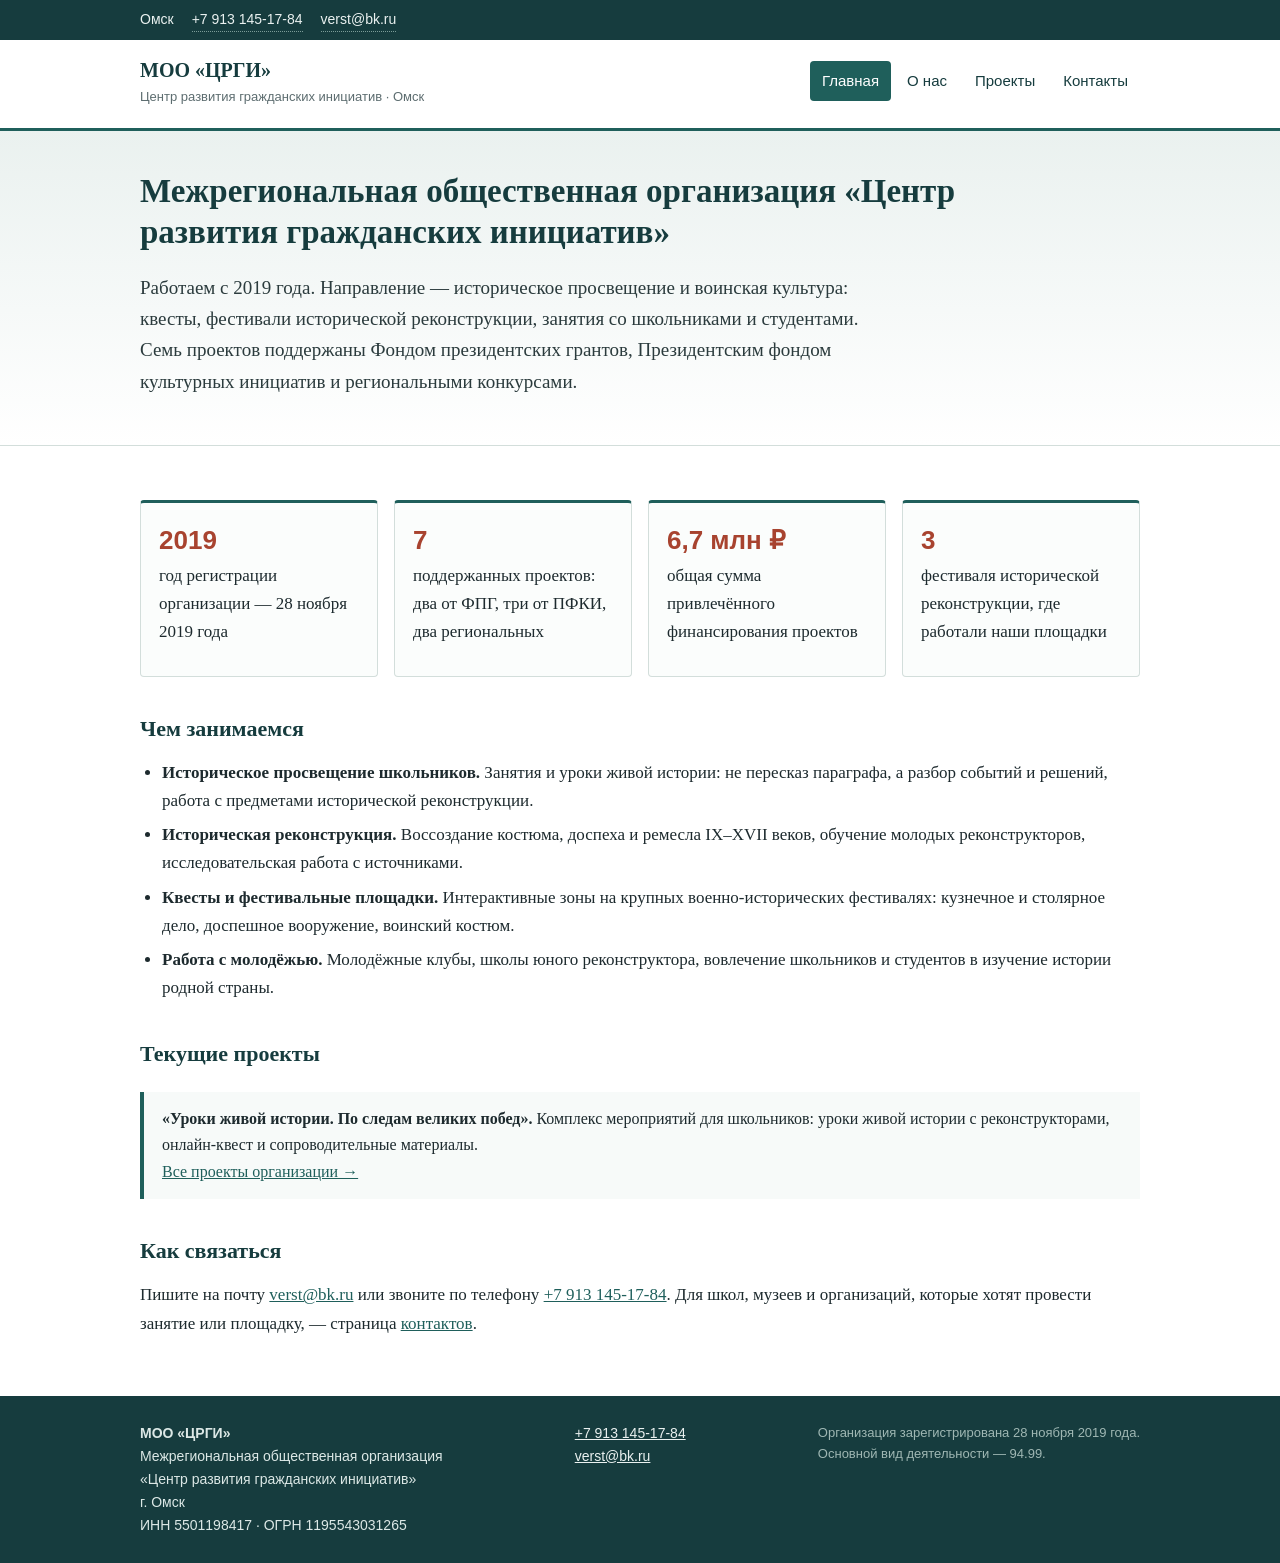
==== index.html @ b80686eb "Сайт МОО «ЦРГИ»: главная, о нас, проекты, контакты" ====
<!DOCTYPE html>
<html lang="ru">
<head>
<meta charset="utf-8">
<meta name="viewport" content="width=device-width, initial-scale=1">
<title>МОО «ЦРГИ» — Межрегиональная общественная организация «Центр развития гражданских инициатив», Омск</title>
<meta name="description" content="Межрегиональная общественная организация «Центр развития гражданских инициатив» (МОО «ЦРГИ»), Омск: историческое просвещение, историческая реконструкция, работа с молодёжью. Семь поддержанных проектов.">
<link rel="stylesheet" href="style.css">
</head>
<body>

<div class="top">
  <div class="wrap">
    <span>Омск</span>
    <a href="tel:+79131451784">+7 913 145-17-84</a>
    <a href="mailto:verst@bk.ru">verst@bk.ru</a>
  </div>
</div>

<header class="site">
  <div class="wrap">
    <div class="brand">
      <div>
        <b>МОО «ЦРГИ»</b>
        <span>Центр развития гражданских инициатив · Омск</span>
      </div>
    </div>
    <nav class="main">
      <ul>
        <li><a href="index.html" aria-current="page">Главная</a></li>
        <li><a href="o-nas.html">О нас</a></li>
        <li><a href="proekty.html">Проекты</a></li>
        <li><a href="kontakty.html">Контакты</a></li>
      </ul>
    </nav>
  </div>
</header>

<main>

<div class="hero">
  <div class="wrap">
    <h1>Межрегиональная общественная организация «Центр развития гражданских инициатив»</h1>
    <p class="lead">Работаем с 2019 года. Направление — историческое просвещение и воинская культура: квесты, фестивали исторической реконструкции, занятия со школьниками и студентами. Семь проектов поддержаны Фондом президентских грантов, Президентским фондом культурных инициатив и региональными конкурсами.</p>
  </div>
</div>

<div class="wrap">

  <div class="cards">
    <div class="card">
      <div class="num">2019</div>
      <p>год регистрации организации — 28 ноября 2019 года</p>
    </div>
    <div class="card">
      <div class="num">7</div>
      <p>поддержанных проектов: два от ФПГ, три от ПФКИ, два региональных</p>
    </div>
    <div class="card">
      <div class="num">6,7 млн ₽</div>
      <p>общая сумма привлечённого финансирования проектов</p>
    </div>
    <div class="card">
      <div class="num">3</div>
      <p>фестиваля исторической реконструкции, где работали наши площадки</p>
    </div>
  </div>

  <h2>Чем занимаемся</h2>
  <ul>
    <li><b>Историческое просвещение школьников.</b> Занятия и уроки живой истории: не пересказ параграфа, а разбор событий и решений, работа с предметами исторической реконструкции.</li>
    <li><b>Историческая реконструкция.</b> Воссоздание костюма, доспеха и ремесла IX–XVII веков, обучение молодых реконструкторов, исследовательская работа с источниками.</li>
    <li><b>Квесты и фестивальные площадки.</b> Интерактивные зоны на крупных военно-исторических фестивалях: кузнечное и столярное дело, доспешное вооружение, воинский костюм.</li>
    <li><b>Работа с молодёжью.</b> Молодёжные клубы, школы юного реконструктора, вовлечение школьников и студентов в изучение истории родной страны.</li>
  </ul>

  <h2>Текущие проекты</h2>
  <div class="note">
    <b>«Уроки живой истории. По следам великих побед».</b> Комплекс мероприятий для школьников: уроки живой истории с реконструкторами, онлайн-квест и сопроводительные материалы.
    <br><a href="proekty.html">Все проекты организации →</a>
  </div>

  <h2>Как связаться</h2>
  <p>Пишите на почту <a href="mailto:verst@bk.ru">verst@bk.ru</a> или звоните по телефону <a href="tel:+79131451784">+7 913 145-17-84</a>. Для школ, музеев и организаций, которые хотят провести занятие или площадку, — страница <a href="kontakty.html">контактов</a>.</p>

</div>

</main>

<footer class="site">
  <div class="wrap">
    <div>
      <b>МОО «ЦРГИ»</b><br>
      Межрегиональная общественная организация<br>
      «Центр развития гражданских инициатив»<br>
      г. Омск<br>
      ИНН 5501198417 · ОГРН 1195543031265
    </div>
    <div>
      <a href="tel:+79131451784">+7 913 145-17-84</a><br>
      <a href="mailto:verst@bk.ru">verst@bk.ru</a>
    </div>
    <div class="small">
      Организация зарегистрирована 28 ноября 2019 года.<br>
      Основной вид деятельности — 94.99.
    </div>
  </div>
</footer>

</body>
</html>
---- style.css ----
/* МОО «ЦРГИ» — сайт организации. Без внешних библиотек и шрифтов. */

:root {
  --ink: #1d2a2e;
  --muted: #5d6d70;
  --paper: #ffffff;
  --sand: #f2f6f5;
  --line: #d3dedb;
  --accent: #1f5f5b;
  --accent-dark: #163c3e;
  --mark: #a8432f;
}

* { box-sizing: border-box; }

html { scroll-behavior: smooth; }

body {
  margin: 0;
  font-family: "PT Serif", Georgia, "Times New Roman", serif;
  font-size: 17px;
  line-height: 1.65;
  color: var(--ink);
  background: var(--sand);
}

img { max-width: 100%; height: auto; display: block; }

a { color: var(--accent); }

.wrap { max-width: 1040px; margin: 0 auto; padding: 0 20px; }

/* шапка */
.top {
  background: var(--accent-dark);
  color: #eaf1f0;
  font-family: "Segoe UI", Tahoma, sans-serif;
  font-size: 14px;
}
.top .wrap { display: flex; flex-wrap: wrap; gap: 6px 18px; padding: 8px 20px; }
.top a { color: #eaf1f0; text-decoration: none; border-bottom: 1px dotted #7c9c98; }

header.site {
  background: var(--paper);
  border-bottom: 3px solid var(--accent);
}
header.site .wrap {
  display: flex;
  align-items: center;
  justify-content: space-between;
  gap: 20px;
  padding: 18px 20px;
  flex-wrap: wrap;
}
.brand b {
  display: block; font-size: 20px; line-height: 1.2; color: var(--accent-dark);
}
.brand span { font-family: "Segoe UI", Tahoma, sans-serif; font-size: 13px; color: var(--muted); }

nav.main { font-family: "Segoe UI", Tahoma, sans-serif; }
nav.main ul { list-style: none; display: flex; flex-wrap: wrap; gap: 4px; margin: 0; padding: 0; }
nav.main a {
  display: block; padding: 8px 12px; text-decoration: none;
  color: var(--accent-dark); border-radius: 4px; font-size: 15px;
}
nav.main a:hover { background: var(--sand); }
nav.main a[aria-current="page"] { background: var(--accent); color: #fff; }

/* содержимое */
main { background: var(--paper); }
main .wrap { padding: 34px 20px 44px; }

h1 { font-size: 30px; line-height: 1.25; margin: 0 0 18px; color: var(--accent-dark); }
h2 { font-size: 22px; margin: 34px 0 12px; color: var(--accent-dark); }
h3 { font-size: 19px; margin: 24px 0 8px; }
p { margin: 0 0 14px; }
ul, ol { margin: 0 0 16px; padding-left: 22px; }
li { margin-bottom: 6px; }
.lead { font-size: 19px; color: #2b3b3d; }

/* первый экран */
.hero {
  background: linear-gradient(180deg, #eaf1ef 0%, #ffffff 100%);
  border-bottom: 1px solid var(--line);
}
.hero .wrap { padding: 40px 20px 34px; }
.hero h1 { font-size: 33px; max-width: 820px; }
.hero p { max-width: 760px; font-size: 19px; color: #2b3b3d; }

/* карточки */
.cards { display: grid; grid-template-columns: repeat(auto-fit, minmax(230px, 1fr)); gap: 16px; margin: 20px 0 8px; }
.card {
  border: 1px solid var(--line);
  border-top: 3px solid var(--accent);
  border-radius: 4px;
  padding: 16px 18px;
  background: #fbfdfc;
}
.card h3 { margin-top: 0; }
.card .num { font-family: "Segoe UI", Tahoma, sans-serif; font-size: 26px; color: var(--mark); font-weight: 700; }

/* таблица фактов */
.facts { width: 100%; border-collapse: collapse; margin: 16px 0 22px; font-size: 16px; }
.facts th, .facts td { text-align: left; padding: 9px 10px; border-bottom: 1px solid var(--line); vertical-align: top; }
.facts th { width: 320px; font-weight: 600; color: var(--accent-dark); background: #f7faf9; }

/* таблица проектов */
.projects { width: 100%; border-collapse: collapse; margin: 16px 0 22px; font-size: 15.5px; }
.projects th, .projects td { text-align: left; padding: 9px 10px; border-bottom: 1px solid var(--line); vertical-align: top; }
.projects th { font-family: "Segoe UI", Tahoma, sans-serif; font-size: 13px; color: var(--muted); text-transform: none; background: #f7faf9; }
.projects td.num, .projects th.num { text-align: right; white-space: nowrap; }
.projects tr:last-child td { font-weight: 600; border-top: 2px solid var(--accent); }

/* проекты */
.project { border-top: 1px solid var(--line); padding-top: 18px; margin-top: 26px; }
.project .meta { font-family: "Segoe UI", Tahoma, sans-serif; font-size: 14px; color: var(--muted); margin-bottom: 8px; }
.project h3 { margin: 0 0 6px; }

/* ссылки-списки */
.links { list-style: none; padding: 0; }
.links li { padding: 10px 0; border-bottom: 1px solid var(--line); }
.links a { text-decoration: none; }
.links a:hover { text-decoration: underline; }

/* выделение */
.note {
  background: #f7faf9;
  border-left: 4px solid var(--accent);
  padding: 14px 18px;
  margin: 20px 0;
  font-size: 16px;
}

/* подвал */
footer.site {
  background: var(--accent-dark);
  color: #dce8e6;
  font-family: "Segoe UI", Tahoma, sans-serif;
  font-size: 14px;
}
footer.site .wrap { padding: 26px 20px; display: flex; flex-wrap: wrap; gap: 18px; justify-content: space-between; }
footer.site a { color: #eaf1f0; }
footer.site .small { color: #9fb7b3; font-size: 13px; }

@media (max-width: 700px) {
  body { font-size: 16px; }
  h1 { font-size: 25px; }
  .hero h1 { font-size: 27px; }
  .facts th { width: auto; display: block; border-bottom: none; padding-bottom: 2px; }
  .facts td { display: block; padding-top: 0; }
  .projects th, .projects td { font-size: 14px; padding: 7px 6px; }
}
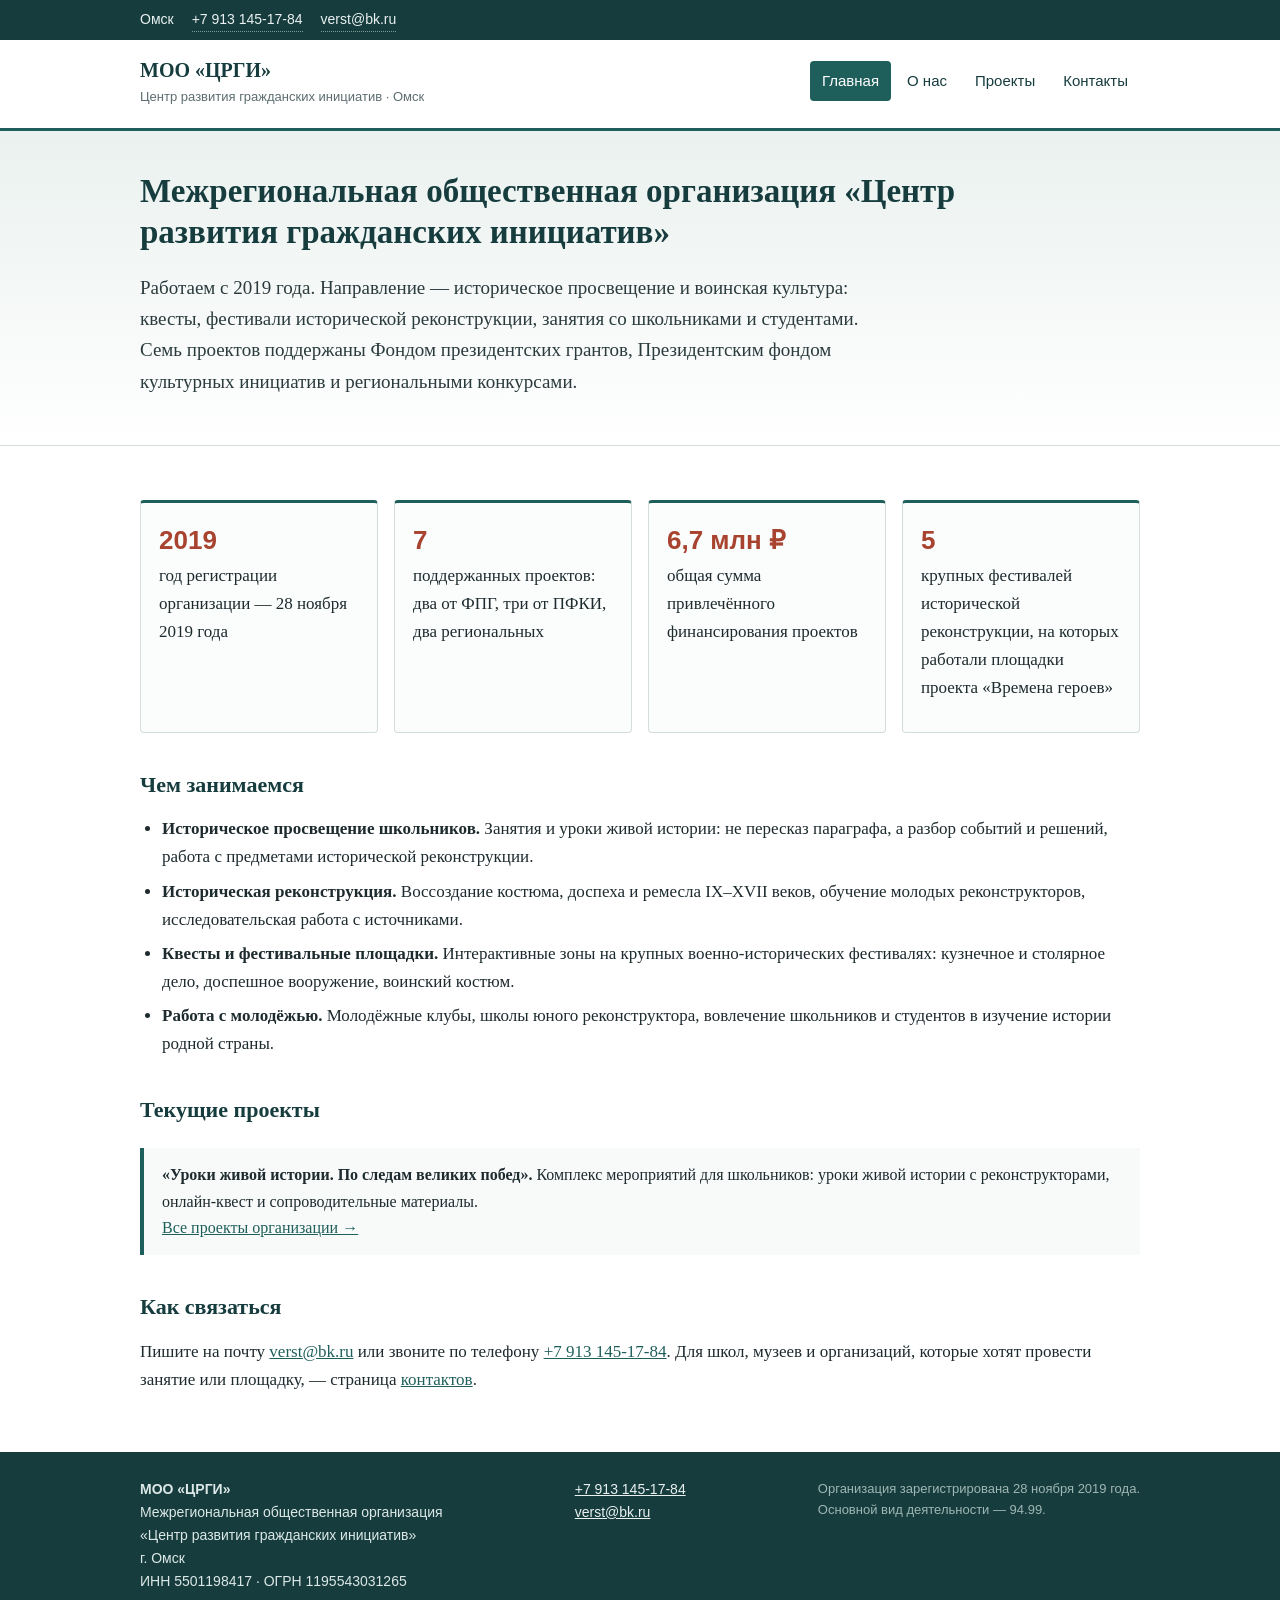
==== commit a6d4a3e5: "Карточка на главной: пять фестивалей проекта «Времена героев»" ====
--- a/index.html
+++ b/index.html
@@ -61,8 +61,8 @@
       <p>общая сумма привлечённого финансирования проектов</p>
     </div>
     <div class="card">
-      <div class="num">3</div>
-      <p>фестиваля исторической реконструкции, где работали наши площадки</p>
+      <div class="num">5</div>
+      <p>крупных фестивалей исторической реконструкции, на которых работали площадки проекта «Времена героев»</p>
     </div>
   </div>
 
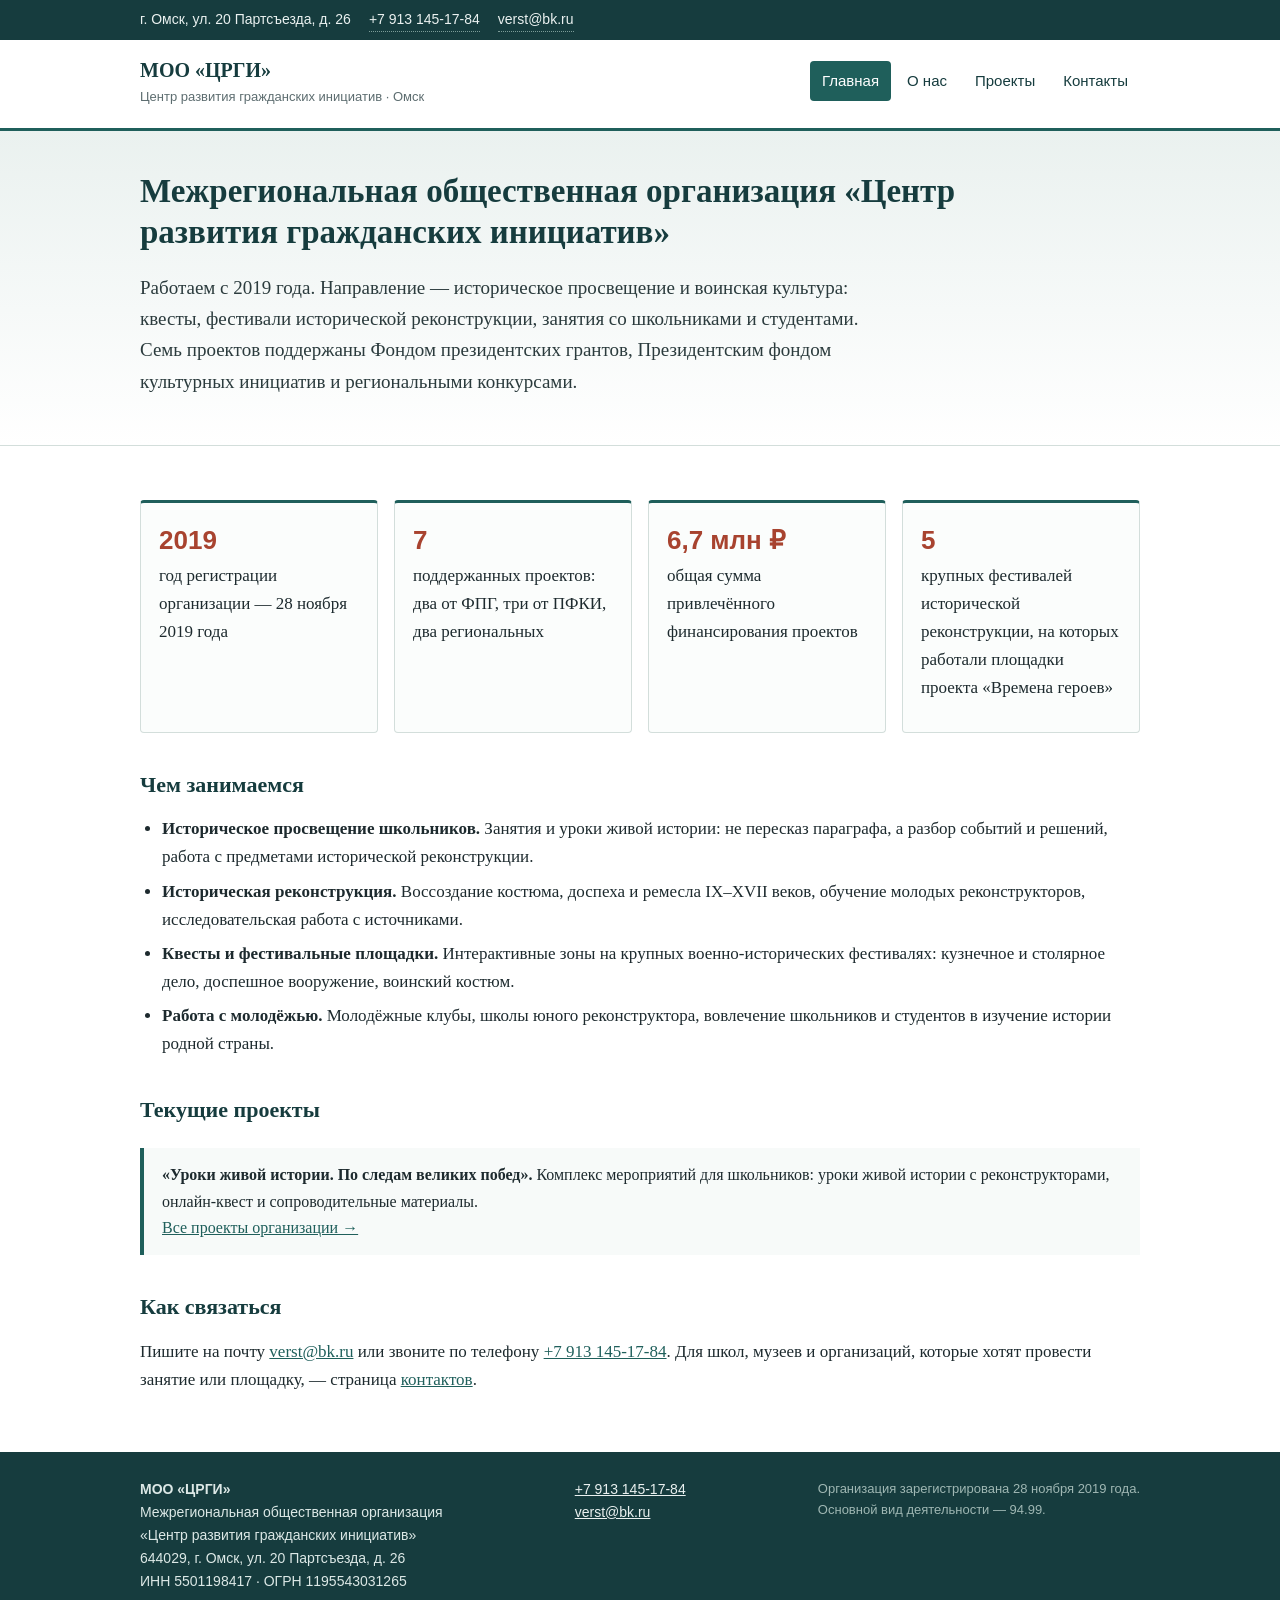
==== commit e6438e5d: "Адрес организации на всех страницах: 644029, Омск, ул. 20 Партсъезда, д. 26" ====
--- a/index.html
+++ b/index.html
@@ -11,7 +11,7 @@
 
 <div class="top">
   <div class="wrap">
-    <span>Омск</span>
+    <span>г. Омск, ул. 20 Партсъезда, д. 26</span>
     <a href="tel:+79131451784">+7 913 145-17-84</a>
     <a href="mailto:verst@bk.ru">verst@bk.ru</a>
   </div>
@@ -93,7 +93,7 @@
       <b>МОО «ЦРГИ»</b><br>
       Межрегиональная общественная организация<br>
       «Центр развития гражданских инициатив»<br>
-      г. Омск<br>
+      644029, г. Омск, ул. 20 Партсъезда, д. 26<br>
       ИНН 5501198417 · ОГРН 1195543031265
     </div>
     <div>
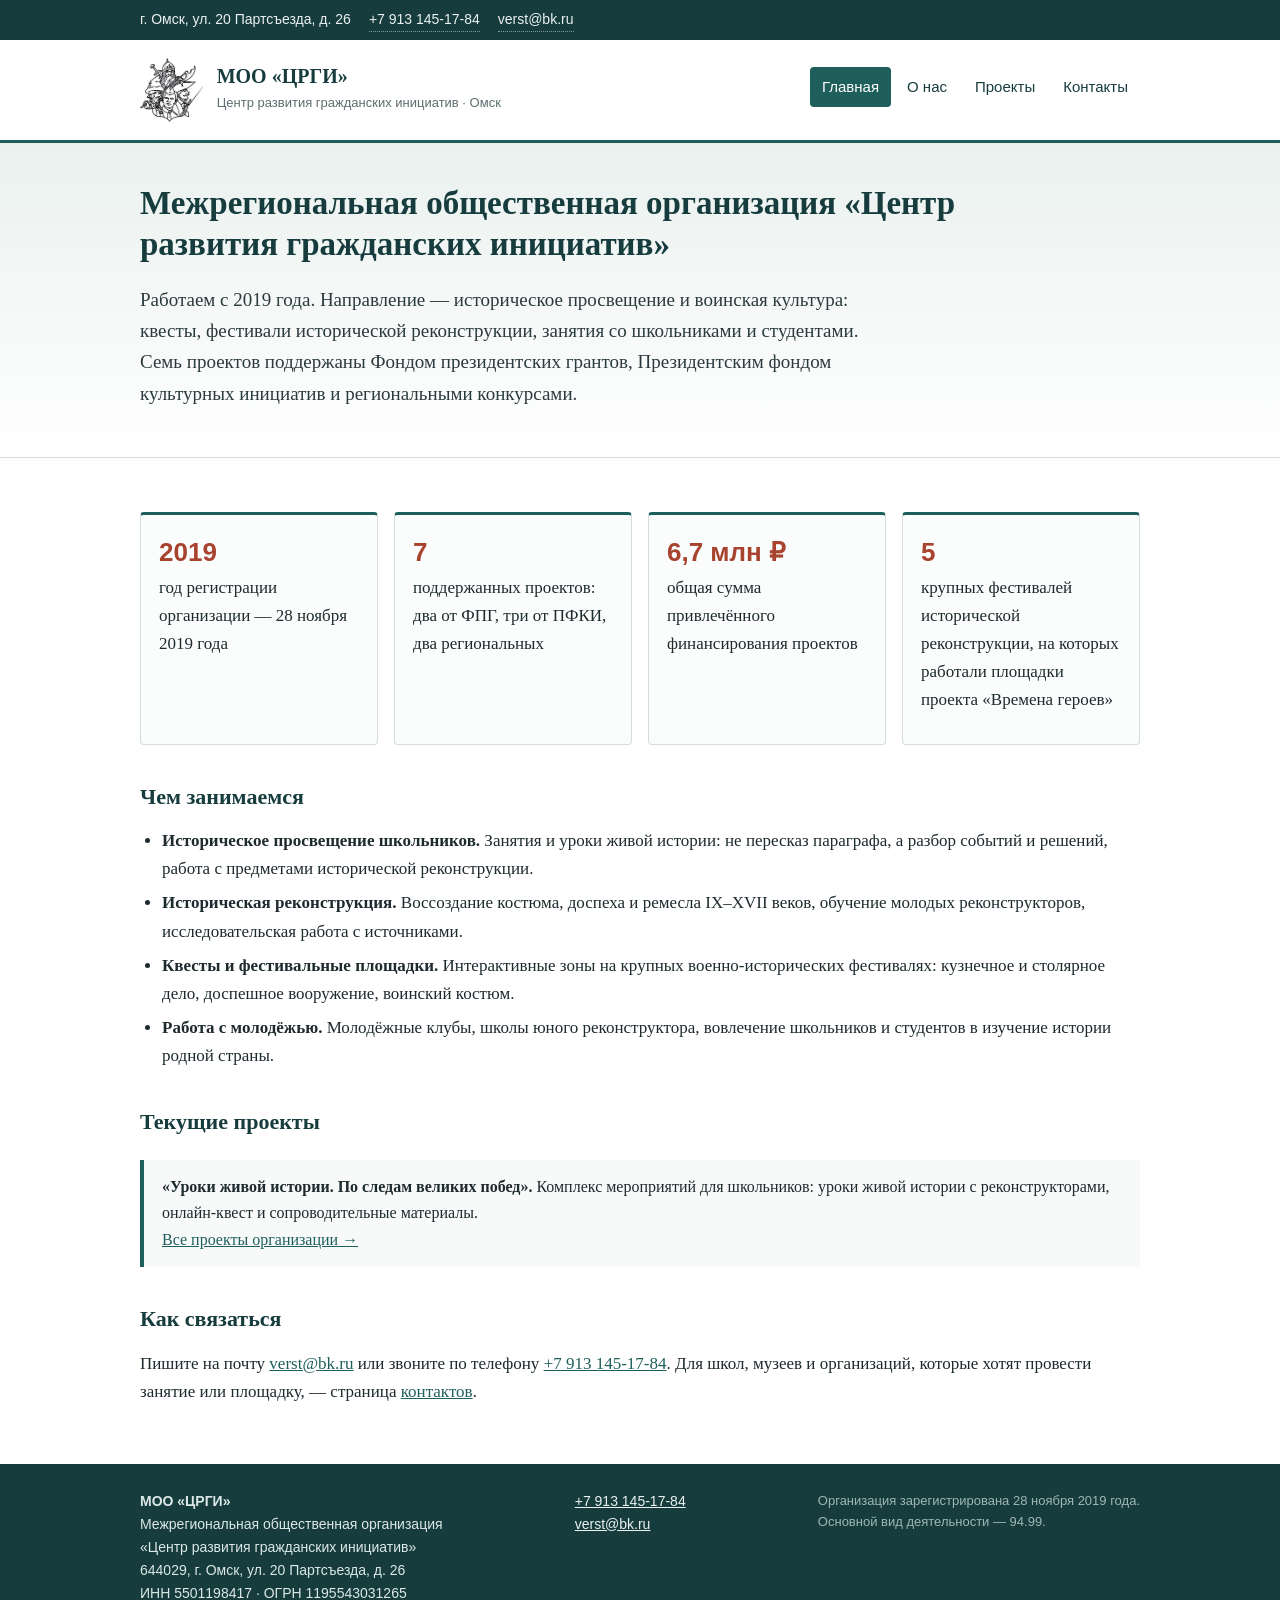
==== commit 4f253a69: "Логотип МОО «ЦРГИ» в шапке и на странице «О нас», иконка сайта" ====
--- a/index.html
+++ b/index.html
@@ -5,6 +5,8 @@
 <meta name="viewport" content="width=device-width, initial-scale=1">
 <title>МОО «ЦРГИ» — Межрегиональная общественная организация «Центр развития гражданских инициатив», Омск</title>
 <meta name="description" content="Межрегиональная общественная организация «Центр развития гражданских инициатив» (МОО «ЦРГИ»), Омск: историческое просвещение, историческая реконструкция, работа с молодёжью. Семь поддержанных проектов.">
+<link rel="icon" type="image/png" sizes="64x64" href="img/favicon-64.png">
+<link rel="apple-touch-icon" href="img/apple-touch-icon.png">
 <link rel="stylesheet" href="style.css">
 </head>
 <body>
@@ -20,6 +22,7 @@
 <header class="site">
   <div class="wrap">
     <div class="brand">
+      <img class="mark" src="img/logo-mark.png" alt="Логотип МОО «ЦРГИ»" width="144" height="147">
       <div>
         <b>МОО «ЦРГИ»</b>
         <span>Центр развития гражданских инициатив · Омск</span>
--- a/style.css
+++ b/style.css
@@ -52,6 +52,10 @@
   padding: 18px 20px;
   flex-wrap: wrap;
 }
+.brand { display: flex; align-items: center; gap: 14px; }
+.brand .mark { height: 64px; width: auto; flex: 0 0 auto; }
+.logo-full { max-width: 380px; height: auto; margin: 0 0 22px; }
+
 .brand b {
   display: block; font-size: 20px; line-height: 1.2; color: var(--accent-dark);
 }
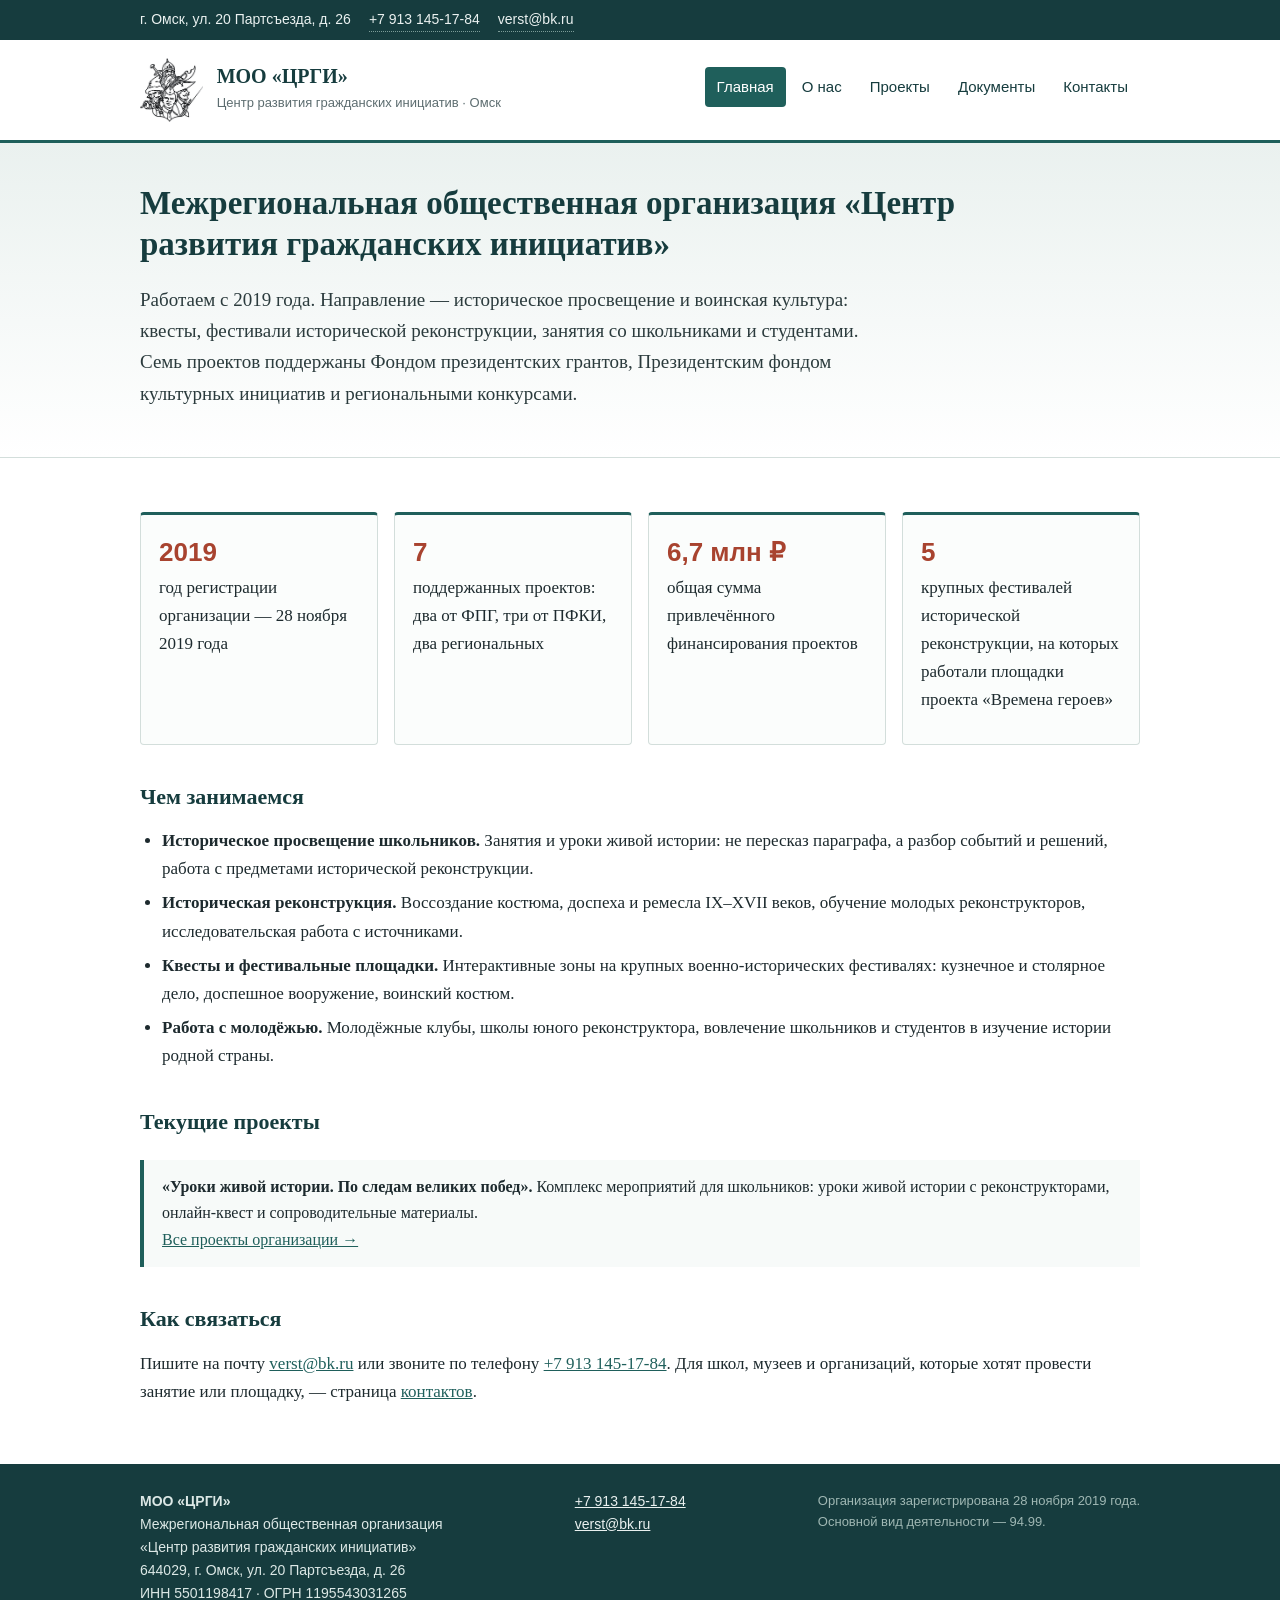
==== commit 7e7ff293: "Страница «Документы» с уставом; в проекты добавлены муниципальные и выставочные" ====
--- a/index.html
+++ b/index.html
@@ -33,6 +33,7 @@
         <li><a href="index.html" aria-current="page">Главная</a></li>
         <li><a href="o-nas.html">О нас</a></li>
         <li><a href="proekty.html">Проекты</a></li>
+        <li><a href="dokumenty.html">Документы</a></li>
         <li><a href="kontakty.html">Контакты</a></li>
       </ul>
     </nav>
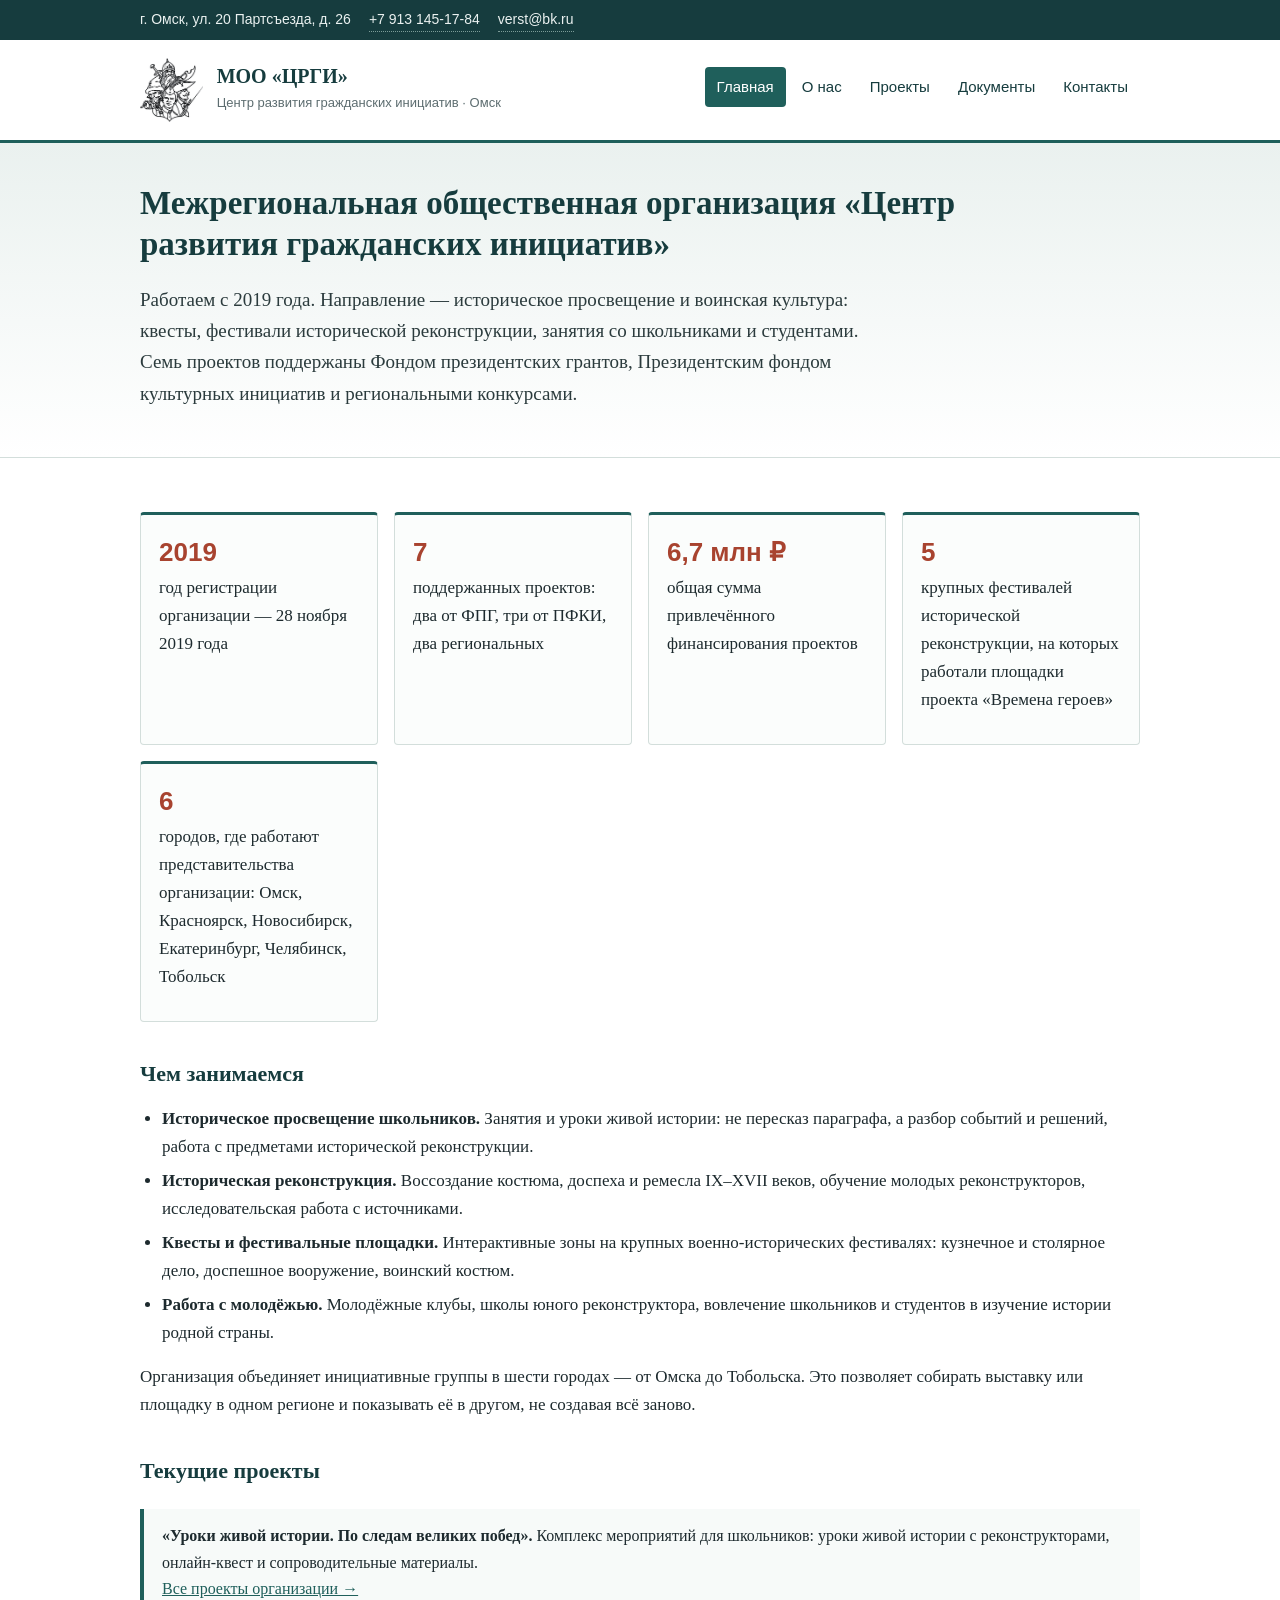
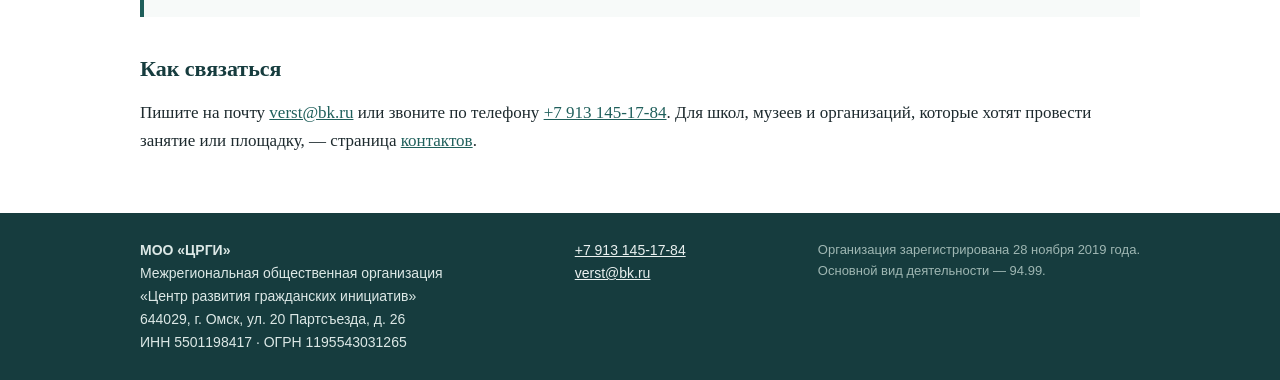
==== commit 2aa4d731: "Зачем создана организация, география представительств на «О нас» и главной" ====
--- a/index.html
+++ b/index.html
@@ -68,6 +68,10 @@
       <div class="num">5</div>
       <p>крупных фестивалей исторической реконструкции, на которых работали площадки проекта «Времена героев»</p>
     </div>
+    <div class="card">
+      <div class="num">6</div>
+      <p>городов, где работают представительства организации: Омск, Красноярск, Новосибирск, Екатеринбург, Челябинск, Тобольск</p>
+    </div>
   </div>
 
   <h2>Чем занимаемся</h2>
@@ -77,6 +81,8 @@
     <li><b>Квесты и фестивальные площадки.</b> Интерактивные зоны на крупных военно-исторических фестивалях: кузнечное и столярное дело, доспешное вооружение, воинский костюм.</li>
     <li><b>Работа с молодёжью.</b> Молодёжные клубы, школы юного реконструктора, вовлечение школьников и студентов в изучение истории родной страны.</li>
   </ul>
+
+  <p>Организация объединяет инициативные группы в шести городах — от Омска до Тобольска. Это позволяет собирать выставку или площадку в одном регионе и показывать её в другом, не создавая всё заново.</p>
 
   <h2>Текущие проекты</h2>
   <div class="note">
